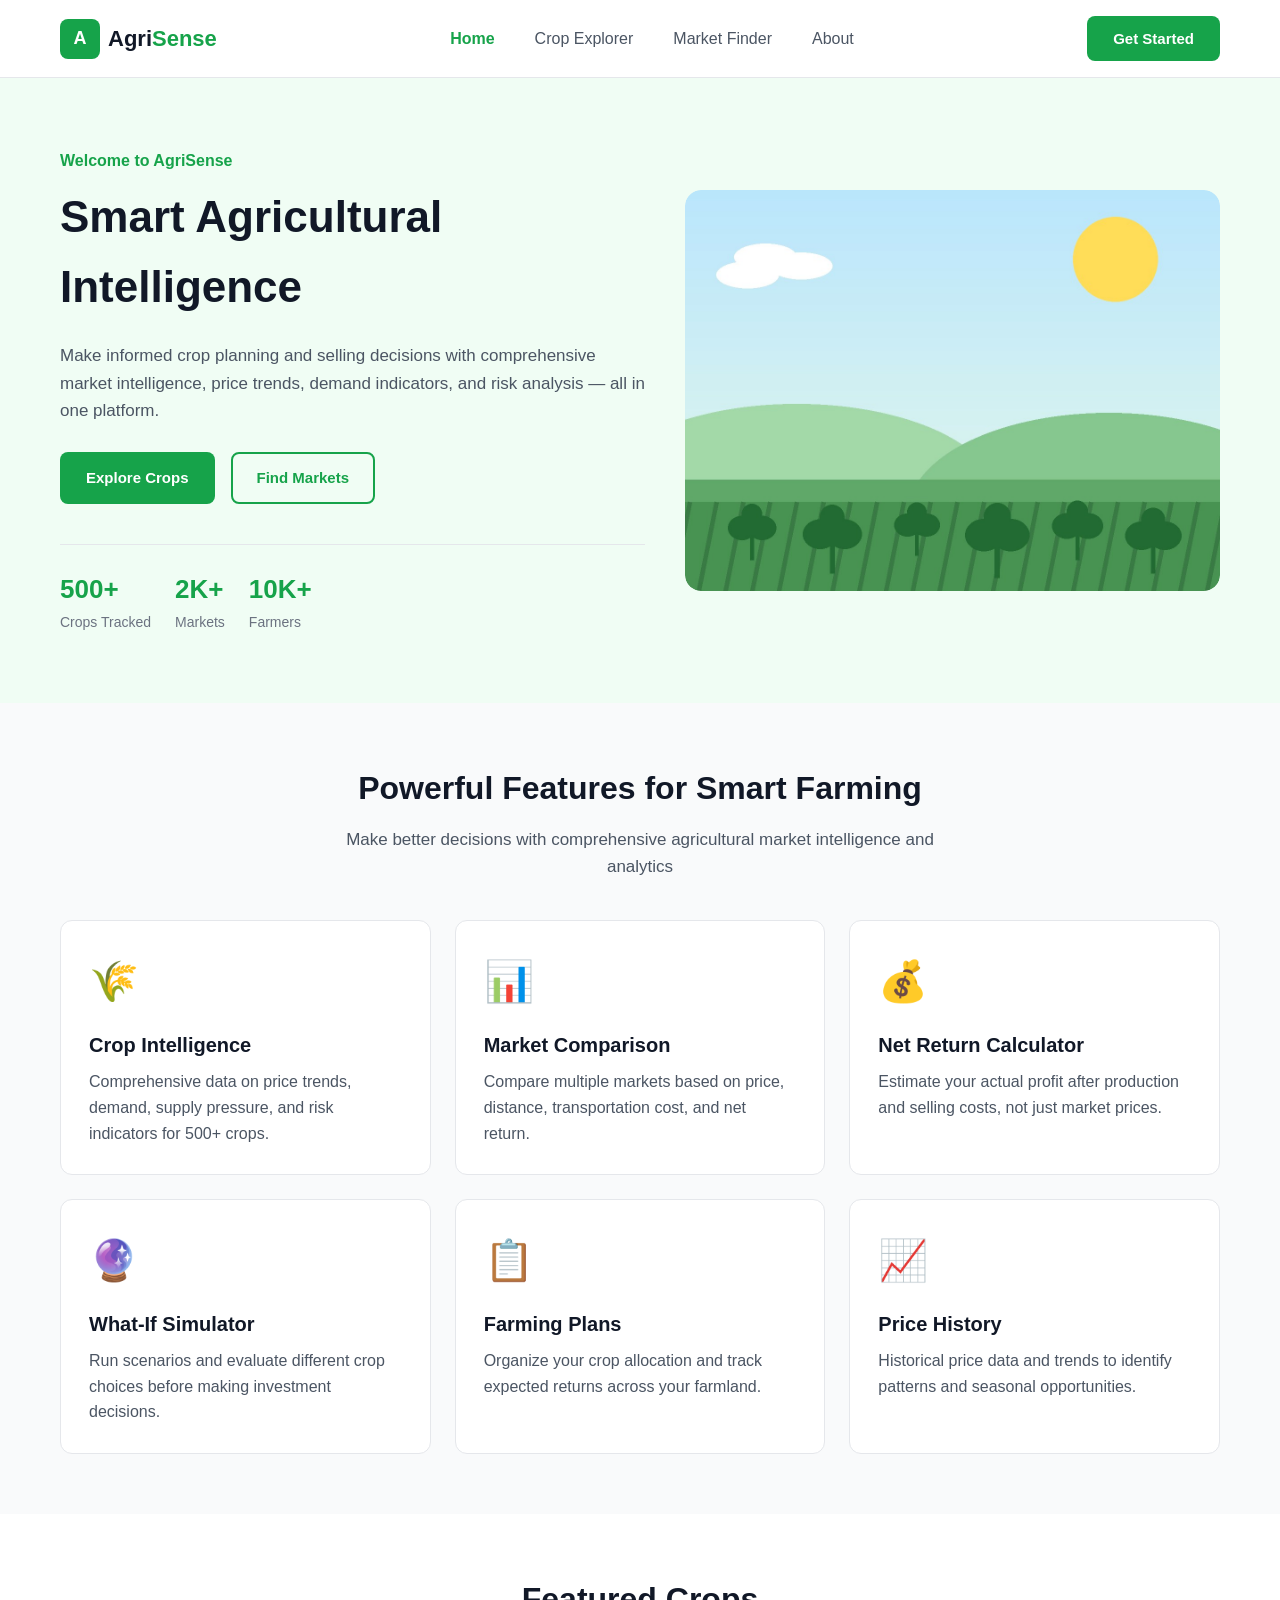
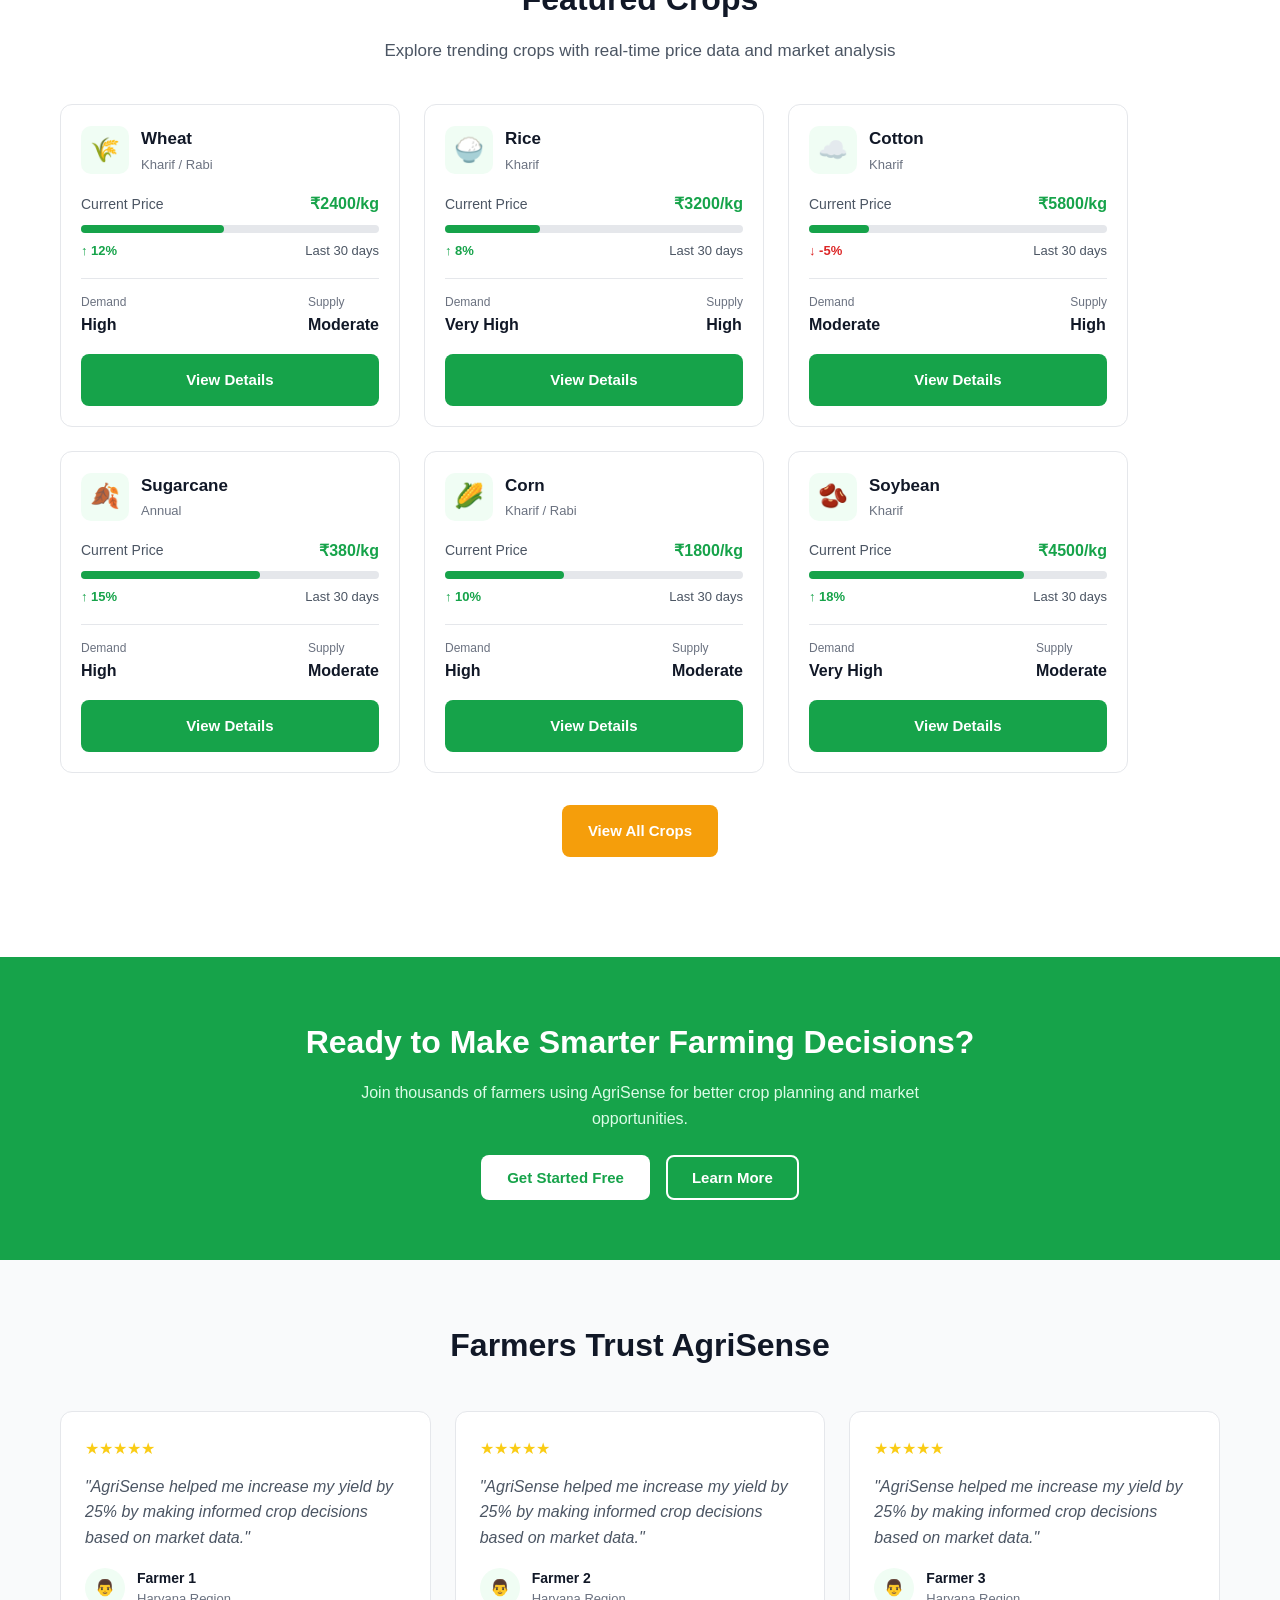
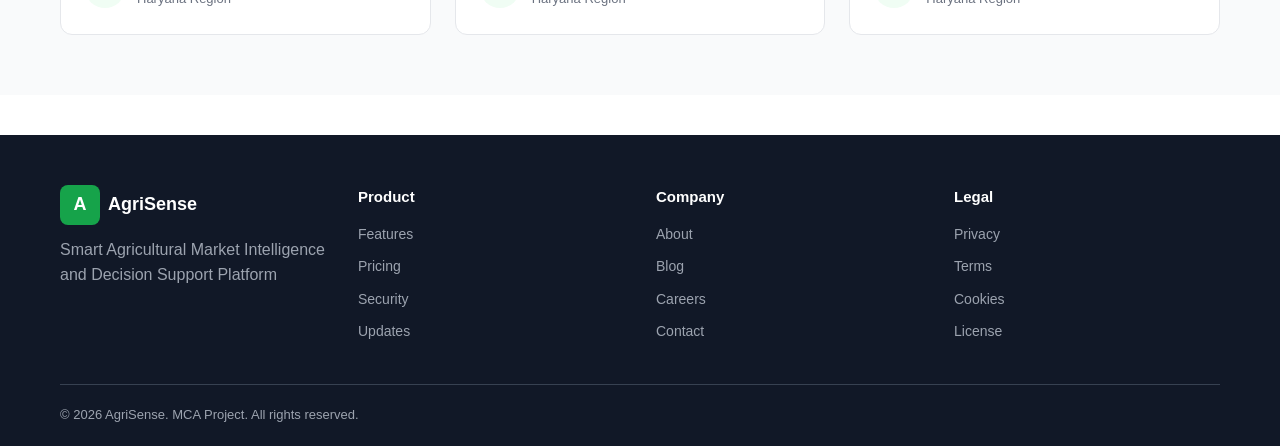
==== index.html @ e9f4db15 "Initial AgriSense project" ====
<!DOCTYPE html>
<html lang="en">
<head>
  <meta charset="UTF-8">
  <meta name="viewport" content="width=device-width, initial-scale=1.0">
  <title>AgriSense - Smart Agricultural Intelligence</title>
  <link rel="stylesheet" href="css/style.css">
</head>
<body>

  <!-- ============ NAVBAR ============ -->
  <header class="navbar">
    <!-- Hidden checkbox that remembers if the mobile menu is open.
         Pure CSS - no JavaScript involved. -->
    <input type="checkbox" id="navToggle" class="navbar-toggle-checkbox">

    <div class="container navbar-inner">

      <a href="index.html" class="navbar-logo">
        <div class="navbar-logo-box">A</div>
        <span class="navbar-logo-text">Agri<span>Sense</span></span>
      </a>

      <nav class="navbar-menu">
        <a href="index.html" class="navbar-link active">Home</a>
        <a href="crops.html" class="navbar-link">Crop Explorer</a>
        <a href="markets.html" class="navbar-link">Market Finder</a>
        <a href="index.html" class="navbar-link">About</a>
      </nav>

      <div class="navbar-actions">
        <button class="btn btn-primary">Get Started</button>
      </div>

      <!-- Clicking this label checks/unchecks #navToggle above -->
      <label for="navToggle" class="navbar-toggle" aria-label="Toggle menu">
        <span class="navbar-toggle-bar"></span>
        <span class="navbar-toggle-bar"></span>
        <span class="navbar-toggle-bar"></span>
      </label>
    </div>

    <div class="navbar-mobile-menu-wrap">
      <div class="container">
        <nav class="navbar-mobile-menu">
          <a href="index.html" class="navbar-mobile-link">Home</a>
          <a href="crops.html" class="navbar-mobile-link">Crop Explorer</a>
          <a href="markets.html" class="navbar-mobile-link">Market Finder</a>
          <a href="index.html" class="navbar-mobile-link">About</a>
          <button class="btn btn-primary btn-full-width">Get Started</button>
        </nav>
      </div>
    </div>
  </header>

  <!-- ============ HERO SECTION ============ -->
  <section class="hero">
    <div class="container hero-inner">

      <div class="hero-content">
        <p class="hero-tag">Welcome to AgriSense</p>
        <h1 class="hero-title">Smart Agricultural Intelligence</h1>
        <p class="hero-text">
          Make informed crop planning and selling decisions with comprehensive
          market intelligence, price trends, demand indicators, and risk
          analysis — all in one platform.
        </p>

        <div class="hero-buttons">
          <a href="crops.html" class="btn btn-primary">Explore Crops</a>
          <a href="markets.html" class="btn btn-outline">Find Markets</a>
        </div>

        <div class="hero-stats">
          <div>
            <p class="hero-stat-number">500+</p>
            <p class="hero-stat-label">Crops Tracked</p>
          </div>
          <div>
            <p class="hero-stat-number">2K+</p>
            <p class="hero-stat-label">Markets</p>
          </div>
          <div>
            <p class="hero-stat-number">10K+</p>
            <p class="hero-stat-label">Farmers</p>
          </div>
        </div>
      </div>

      <!-- Banner image -->
      <div class="hero-image-box">
        <img src="images/banner-home.jpg" alt="Green farm field illustration">
      </div>

    </div>
  </section>

  <!-- ============ FEATURES SECTION ============ -->
  <section class="section section-light">
    <div class="container">

      <div class="section-heading">
        <h2>Powerful Features for Smart Farming</h2>
        <p>Make better decisions with comprehensive agricultural market intelligence and analytics</p>
      </div>

      <div class="features-list">
        <div class="feature-card">
          <div class="feature-icon">🌾</div>
          <h3 class="feature-title">Crop Intelligence</h3>
          <p>Comprehensive data on price trends, demand, supply pressure, and risk indicators for 500+ crops.</p>
        </div>
        <div class="feature-card">
          <div class="feature-icon">📊</div>
          <h3 class="feature-title">Market Comparison</h3>
          <p>Compare multiple markets based on price, distance, transportation cost, and net return.</p>
        </div>
        <div class="feature-card">
          <div class="feature-icon">💰</div>
          <h3 class="feature-title">Net Return Calculator</h3>
          <p>Estimate your actual profit after production and selling costs, not just market prices.</p>
        </div>
        <div class="feature-card">
          <div class="feature-icon">🔮</div>
          <h3 class="feature-title">What-If Simulator</h3>
          <p>Run scenarios and evaluate different crop choices before making investment decisions.</p>
        </div>
        <div class="feature-card">
          <div class="feature-icon">📋</div>
          <h3 class="feature-title">Farming Plans</h3>
          <p>Organize your crop allocation and track expected returns across your farmland.</p>
        </div>
        <div class="feature-card">
          <div class="feature-icon">📈</div>
          <h3 class="feature-title">Price History</h3>
          <p>Historical price data and trends to identify patterns and seasonal opportunities.</p>
        </div>
      </div>

    </div>
  </section>

  <!-- ============ FEATURED CROPS SECTION ============ -->
  <section class="section">
    <div class="container">

      <div class="section-heading">
        <h2>Featured Crops</h2>
        <p>Explore trending crops with real-time price data and market analysis</p>
      </div>

      <div class="crops-list">
        <div class="crop-card">
          <div class="crop-card-top">
            <div class="crop-icon-box">🌾</div>
            <div>
              <h3 class="crop-name">Wheat</h3>
              <p class="crop-season">Kharif / Rabi</p>
            </div>
          </div>

          <div class="crop-price-row">
            <span class="crop-price-label">Current Price</span>
            <span class="crop-price-value">₹2400/kg</span>
          </div>

          <div class="crop-progress-track">
            <div class="crop-progress-fill" style="width:48%;"></div>
          </div>

          <div class="crop-trend-row">
            <span class="crop-trend-up">↑ 12%</span>
            <span>Last 30 days</span>
          </div>

          <div class="crop-extra-row">
            <div>
              <p class="crop-extra-label">Demand</p>
              <p class="crop-extra-value">High</p>
            </div>
            <div>
              <p class="crop-extra-label">Supply</p>
              <p class="crop-extra-value">Moderate</p>
            </div>
          </div>

          <a href="#" class="btn btn-primary btn-full-width">View Details</a>
        </div>

        <div class="crop-card">
          <div class="crop-card-top">
            <div class="crop-icon-box">🍚</div>
            <div>
              <h3 class="crop-name">Rice</h3>
              <p class="crop-season">Kharif</p>
            </div>
          </div>

          <div class="crop-price-row">
            <span class="crop-price-label">Current Price</span>
            <span class="crop-price-value">₹3200/kg</span>
          </div>

          <div class="crop-progress-track">
            <div class="crop-progress-fill" style="width:32%;"></div>
          </div>

          <div class="crop-trend-row">
            <span class="crop-trend-up">↑ 8%</span>
            <span>Last 30 days</span>
          </div>

          <div class="crop-extra-row">
            <div>
              <p class="crop-extra-label">Demand</p>
              <p class="crop-extra-value">Very High</p>
            </div>
            <div>
              <p class="crop-extra-label">Supply</p>
              <p class="crop-extra-value">High</p>
            </div>
          </div>

          <a href="#" class="btn btn-primary btn-full-width">View Details</a>
        </div>

        <div class="crop-card">
          <div class="crop-card-top">
            <div class="crop-icon-box">☁️</div>
            <div>
              <h3 class="crop-name">Cotton</h3>
              <p class="crop-season">Kharif</p>
            </div>
          </div>

          <div class="crop-price-row">
            <span class="crop-price-label">Current Price</span>
            <span class="crop-price-value">₹5800/kg</span>
          </div>

          <div class="crop-progress-track">
            <div class="crop-progress-fill" style="width:20%;"></div>
          </div>

          <div class="crop-trend-row">
            <span class="crop-trend-down">↓ -5%</span>
            <span>Last 30 days</span>
          </div>

          <div class="crop-extra-row">
            <div>
              <p class="crop-extra-label">Demand</p>
              <p class="crop-extra-value">Moderate</p>
            </div>
            <div>
              <p class="crop-extra-label">Supply</p>
              <p class="crop-extra-value">High</p>
            </div>
          </div>

          <a href="#" class="btn btn-primary btn-full-width">View Details</a>
        </div>

        <div class="crop-card">
          <div class="crop-card-top">
            <div class="crop-icon-box">🍂</div>
            <div>
              <h3 class="crop-name">Sugarcane</h3>
              <p class="crop-season">Annual</p>
            </div>
          </div>

          <div class="crop-price-row">
            <span class="crop-price-label">Current Price</span>
            <span class="crop-price-value">₹380/kg</span>
          </div>

          <div class="crop-progress-track">
            <div class="crop-progress-fill" style="width:60%;"></div>
          </div>

          <div class="crop-trend-row">
            <span class="crop-trend-up">↑ 15%</span>
            <span>Last 30 days</span>
          </div>

          <div class="crop-extra-row">
            <div>
              <p class="crop-extra-label">Demand</p>
              <p class="crop-extra-value">High</p>
            </div>
            <div>
              <p class="crop-extra-label">Supply</p>
              <p class="crop-extra-value">Moderate</p>
            </div>
          </div>

          <a href="#" class="btn btn-primary btn-full-width">View Details</a>
        </div>

        <div class="crop-card">
          <div class="crop-card-top">
            <div class="crop-icon-box">🌽</div>
            <div>
              <h3 class="crop-name">Corn</h3>
              <p class="crop-season">Kharif / Rabi</p>
            </div>
          </div>

          <div class="crop-price-row">
            <span class="crop-price-label">Current Price</span>
            <span class="crop-price-value">₹1800/kg</span>
          </div>

          <div class="crop-progress-track">
            <div class="crop-progress-fill" style="width:40%;"></div>
          </div>

          <div class="crop-trend-row">
            <span class="crop-trend-up">↑ 10%</span>
            <span>Last 30 days</span>
          </div>

          <div class="crop-extra-row">
            <div>
              <p class="crop-extra-label">Demand</p>
              <p class="crop-extra-value">High</p>
            </div>
            <div>
              <p class="crop-extra-label">Supply</p>
              <p class="crop-extra-value">Moderate</p>
            </div>
          </div>

          <a href="#" class="btn btn-primary btn-full-width">View Details</a>
        </div>

        <div class="crop-card">
          <div class="crop-card-top">
            <div class="crop-icon-box">🫘</div>
            <div>
              <h3 class="crop-name">Soybean</h3>
              <p class="crop-season">Kharif</p>
            </div>
          </div>

          <div class="crop-price-row">
            <span class="crop-price-label">Current Price</span>
            <span class="crop-price-value">₹4500/kg</span>
          </div>

          <div class="crop-progress-track">
            <div class="crop-progress-fill" style="width:72%;"></div>
          </div>

          <div class="crop-trend-row">
            <span class="crop-trend-up">↑ 18%</span>
            <span>Last 30 days</span>
          </div>

          <div class="crop-extra-row">
            <div>
              <p class="crop-extra-label">Demand</p>
              <p class="crop-extra-value">Very High</p>
            </div>
            <div>
              <p class="crop-extra-label">Supply</p>
              <p class="crop-extra-value">Moderate</p>
            </div>
          </div>

          <a href="#" class="btn btn-primary btn-full-width">View Details</a>
        </div>
      </div>

      <div class="section-heading" style="margin-top: 32px;">
        <a href="crops.html" class="btn btn-secondary">View All Crops</a>
      </div>

    </div>
  </section>

  <!-- ============ CALL TO ACTION SECTION ============ -->
  <section class="cta-section">
    <div class="container">
      <h2>Ready to Make Smarter Farming Decisions?</h2>
      <p>Join thousands of farmers using AgriSense for better crop planning and market opportunities.</p>
      <div class="cta-buttons">
        <button class="btn btn-primary">Get Started Free</button>
        <button class="btn btn-outline">Learn More</button>
      </div>
    </div>
  </section>

  <!-- ============ TESTIMONIALS SECTION ============ -->
  <section class="section section-light">
    <div class="container">

      <div class="section-heading">
        <h2>Farmers Trust AgriSense</h2>
      </div>

      <div class="testimonials-list">

        <div class="testimonial-card">
          <div class="testimonial-stars">★★★★★</div>
          <p class="testimonial-text">"AgriSense helped me increase my yield by 25% by making informed crop decisions based on market data."</p>
          <div class="testimonial-author">
            <div class="testimonial-avatar">👨</div>
            <div>
              <p class="testimonial-name">Farmer 1</p>
              <p class="testimonial-location">Haryana Region</p>
            </div>
          </div>
        </div>

        <div class="testimonial-card">
          <div class="testimonial-stars">★★★★★</div>
          <p class="testimonial-text">"AgriSense helped me increase my yield by 25% by making informed crop decisions based on market data."</p>
          <div class="testimonial-author">
            <div class="testimonial-avatar">👨</div>
            <div>
              <p class="testimonial-name">Farmer 2</p>
              <p class="testimonial-location">Haryana Region</p>
            </div>
          </div>
        </div>

        <div class="testimonial-card">
          <div class="testimonial-stars">★★★★★</div>
          <p class="testimonial-text">"AgriSense helped me increase my yield by 25% by making informed crop decisions based on market data."</p>
          <div class="testimonial-author">
            <div class="testimonial-avatar">👨</div>
            <div>
              <p class="testimonial-name">Farmer 3</p>
              <p class="testimonial-location">Haryana Region</p>
            </div>
          </div>
        </div>

      </div>
    </div>
  </section>

  <!-- ============ FOOTER ============ -->
  <footer class="footer">
    <div class="container">

      <div class="footer-top">
        <div class="footer-column">
          <div class="footer-brand">
            <div class="navbar-logo-box">A</div>
            <span class="footer-brand-text">AgriSense</span>
          </div>
          <p>Smart Agricultural Market Intelligence and Decision Support Platform</p>
        </div>

        <div class="footer-column">
          <h4 class="footer-heading">Product</h4>
          <ul>
            <li><a href="#">Features</a></li>
            <li><a href="#">Pricing</a></li>
            <li><a href="#">Security</a></li>
            <li><a href="#">Updates</a></li>
          </ul>
        </div>

        <div class="footer-column">
          <h4 class="footer-heading">Company</h4>
          <ul>
            <li><a href="#">About</a></li>
            <li><a href="#">Blog</a></li>
            <li><a href="#">Careers</a></li>
            <li><a href="#">Contact</a></li>
          </ul>
        </div>

        <div class="footer-column">
          <h4 class="footer-heading">Legal</h4>
          <ul>
            <li><a href="#">Privacy</a></li>
            <li><a href="#">Terms</a></li>
            <li><a href="#">Cookies</a></li>
            <li><a href="#">License</a></li>
          </ul>
        </div>
      </div>

      <div class="footer-bottom">
        <p>&copy; 2026 AgriSense. MCA Project. All rights reserved.</p>
      </div>

    </div>
  </footer>

</body>
</html>
---- css/style.css ----
/* =====================================================
   AGRISENSE - MAIN STYLESHEET
   Simple, beginner-friendly CSS.
   Only flexbox is used for layout (no CSS grid).
   Colors are kept in one place (below) so they are
   easy to find and change.
===================================================== */

/* -----------------------------------------------------
   1. COLORS (change these to re-theme the whole site)
----------------------------------------------------- */
:root {
  --color-primary: #16a34a;       /* main green */
  --color-primary-dark: #15803d;  /* darker green for hover */
  --color-primary-light: #f0fdf4; /* very light green background */

  --color-secondary: #f59e0b;     /* amber / orange accent */
  --color-secondary-dark: #d97706;

  --color-text-dark: #111827;     /* headings */
  --color-text-gray: #4b5563;     /* normal paragraph text */
  --color-text-light: #6b7280;    /* small / muted text */

  --color-bg-white: #ffffff;
  --color-bg-light: #f9fafb;
  --color-border: #e5e7eb;

  --color-footer-bg: #111827;
  --color-footer-text: #9ca3af;
}

/* -----------------------------------------------------
   2. RESET / BASE STYLES
----------------------------------------------------- */
* {
  margin: 0;
  padding: 0;
  box-sizing: border-box;
}

body {
  font-family: Arial, Helvetica, sans-serif;
  color: var(--color-text-gray);
  background-color: var(--color-bg-white);
  line-height: 1.6;
}

h1, h2, h3, h4 {
  color: var(--color-text-dark);
  font-weight: 700;
  margin-bottom: 12px;
}

h1 { font-size: 40px; }
h2 { font-size: 32px; }
h3 { font-size: 20px; }
h4 { font-size: 18px; }

a {
  text-decoration: none;
  color: inherit;
}

ul {
  list-style: none;
}

img {
  max-width: 100%;
}

/* -----------------------------------------------------
   3. LAYOUT HELPERS
----------------------------------------------------- */
.container {
  max-width: 1200px;
  margin: 0 auto;
  padding: 0 20px;
}

.section {
  padding: 60px 0;
}

.section-light {
  background-color: var(--color-bg-light);
}

.section-heading {
  text-align: center;
  margin-bottom: 40px;
}

.section-heading p {
  max-width: 600px;
  margin: 0 auto;
  font-size: 17px;
}

/* -----------------------------------------------------
   4. BUTTONS
----------------------------------------------------- */
.btn {
  display: inline-block;
  padding: 12px 24px;
  border-radius: 8px;
  font-weight: 600;
  font-size: 15px;
  cursor: pointer;
  border: 2px solid transparent;
  transition: background-color 0.2s ease;
}

.btn-primary {
  background-color: var(--color-primary);
  color: var(--color-bg-white);
}

.btn-primary:hover {
  background-color: var(--color-primary-dark);
}

.btn-outline {
  background-color: transparent;
  color: var(--color-primary);
  border-color: var(--color-primary);
}

.btn-outline:hover {
  background-color: var(--color-primary-light);
}

.btn-secondary {
  background-color: var(--color-secondary);
  color: var(--color-bg-white);
}

.btn-secondary:hover {
  background-color: var(--color-secondary-dark);
}

.btn-full-width {
  width: 100%;
  text-align: center;
}

/* -----------------------------------------------------
   5. NAVBAR
----------------------------------------------------- */
.navbar {
  background-color: var(--color-bg-white);
  border-bottom: 1px solid var(--color-border);
  position: sticky;
  top: 0;
  z-index: 100;
}

.navbar-inner {
  display: flex;
  align-items: center;
  justify-content: space-between;
  padding-top: 16px;
  padding-bottom: 16px;
}

.navbar-logo {
  display: flex;
  align-items: center;
  gap: 8px;
}

.navbar-logo-box {
  width: 40px;
  height: 40px;
  background-color: var(--color-primary);
  border-radius: 8px;
  display: flex;
  align-items: center;
  justify-content: center;
  color: var(--color-bg-white);
  font-weight: 700;
  font-size: 18px;
}

.navbar-logo-text {
  font-size: 22px;
  font-weight: 700;
  color: var(--color-text-dark);
}

.navbar-logo-text span {
  color: var(--color-primary);
}

.navbar-menu {
  display: flex;
  align-items: center;
  gap: 8px;
}

.navbar-link {
  padding: 8px 16px;
  border-radius: 8px;
  color: var(--color-text-gray);
  font-weight: 500;
}

.navbar-link:hover {
  background-color: var(--color-primary-light);
  color: var(--color-primary);
}

.navbar-link.active {
  color: var(--color-primary);
  font-weight: 700;
}

.navbar-actions {
  display: flex;
  align-items: center;
  gap: 12px;
}

/* Hamburger button - hidden on desktop, shown on mobile.
   This is a <label> for the hidden checkbox below, so it
   works with pure CSS (no JavaScript needed). */
.navbar-toggle {
  display: none;
  flex-direction: column;
  gap: 5px;
  background: none;
  border: none;
  cursor: pointer;
  padding: 8px;
}

.navbar-toggle-bar {
  width: 24px;
  height: 3px;
  background-color: var(--color-text-dark);
  border-radius: 2px;
}

/* Hidden checkbox that remembers "menu open / closed".
   Clicking the label above (.navbar-toggle) checks/unchecks it. */
.navbar-toggle-checkbox {
  display: none;
}

/* Mobile dropdown menu - hidden by default */
.navbar-mobile-menu {
  display: none;
  flex-direction: column;
  gap: 8px;
  padding: 16px 0;
  border-top: 1px solid var(--color-border);
}

/* When the hidden checkbox is checked, show the mobile menu.
   This is pure CSS - no JavaScript involved. */
.navbar-toggle-checkbox:checked ~ .navbar-mobile-menu-wrap .navbar-mobile-menu {
  display: flex;
}

.navbar-mobile-link {
  padding: 10px 16px;
  border-radius: 8px;
  color: var(--color-text-gray);
  font-weight: 500;
}

.navbar-mobile-link:hover {
  background-color: var(--color-primary-light);
  color: var(--color-primary);
}

/* -----------------------------------------------------
   6. HERO SECTION (home page top banner)
----------------------------------------------------- */
.hero {
  background-color: var(--color-primary-light);
  padding: 70px 0;
}

.hero-inner {
  display: flex;
  flex-wrap: wrap;
  align-items: center;
  gap: 40px;
}

.hero-content {
  flex: 1 1 450px;
}

.hero-tag {
  color: var(--color-primary);
  font-weight: 700;
  margin-bottom: 8px;
}

.hero-title {
  font-size: 44px;
  margin-bottom: 20px;
}

.hero-text {
  font-size: 17px;
  margin-bottom: 28px;
}

.hero-buttons {
  display: flex;
  flex-wrap: wrap;
  gap: 16px;
  margin-bottom: 40px;
}

.hero-stats {
  display: flex;
  flex-wrap: wrap;
  gap: 24px;
  border-top: 1px solid var(--color-border);
  padding-top: 24px;
}

.hero-stat-number {
  font-size: 26px;
  font-weight: 700;
  color: var(--color-primary);
}

.hero-stat-label {
  font-size: 14px;
  color: var(--color-text-light);
}

.hero-image-box {
  flex: 1 1 400px;
  border-radius: 16px;
  overflow: hidden;
}

/* The actual banner picture inside the hero box */
.hero-image-box img {
  width: 100%;
  height: 100%;
  min-height: 320px;
  display: block;
  object-fit: cover;
  border-radius: 16px;
}

/* -----------------------------------------------------
   7. FEATURES SECTION (feature cards)
----------------------------------------------------- */
.features-list {
  display: flex;
  flex-wrap: wrap;
  gap: 24px;
}

.feature-card {
  flex: 1 1 300px;
  background-color: var(--color-bg-white);
  border: 1px solid var(--color-border);
  border-radius: 12px;
  padding: 28px;
}

.feature-icon {
  font-size: 40px;
  margin-bottom: 16px;
}

.feature-title {
  margin-bottom: 8px;
}

/* -----------------------------------------------------
   8. CROP CARD (used on home page and crop explorer)
----------------------------------------------------- */
.crops-list {
  display: flex;
  flex-wrap: wrap;
  gap: 24px;
}

.crop-card {
  flex: 1 1 280px;
  max-width: 340px;
  background-color: var(--color-bg-white);
  border: 1px solid var(--color-border);
  border-radius: 12px;
  padding: 20px;
}

.crop-card-top {
  display: flex;
  align-items: center;
  gap: 12px;
  margin-bottom: 16px;
}

.crop-icon-box {
  width: 48px;
  height: 48px;
  background-color: var(--color-primary-light);
  border-radius: 10px;
  display: flex;
  align-items: center;
  justify-content: center;
  font-size: 24px;
}

.crop-name {
  font-size: 17px;
  margin-bottom: 2px;
}

.crop-season {
  font-size: 13px;
  color: var(--color-text-light);
}

.crop-price-row {
  display: flex;
  justify-content: space-between;
  align-items: center;
  margin-bottom: 8px;
}

.crop-price-label {
  font-size: 14px;
}

.crop-price-value {
  font-weight: 700;
  color: var(--color-primary);
}

/* simple progress bar showing price change */
.crop-progress-track {
  width: 100%;
  height: 8px;
  background-color: var(--color-border);
  border-radius: 8px;
  margin-bottom: 8px;
}

.crop-progress-fill {
  height: 8px;
  background-color: var(--color-primary);
  border-radius: 8px;
}

.crop-trend-row {
  display: flex;
  justify-content: space-between;
  font-size: 13px;
  margin-bottom: 16px;
}

.crop-trend-up {
  color: #16a34a;
  font-weight: 600;
}

.crop-trend-down {
  color: #dc2626;
  font-weight: 600;
}

.crop-extra-row {
  display: flex;
  justify-content: space-between;
  border-top: 1px solid var(--color-border);
  padding-top: 14px;
  margin-bottom: 16px;
}

.crop-extra-label {
  font-size: 12px;
  color: var(--color-text-light);
}

.crop-extra-value {
  font-weight: 600;
  color: var(--color-text-dark);
}

/* -----------------------------------------------------
   9. CTA SECTION (call to action banner)
----------------------------------------------------- */
.cta-section {
  background-color: var(--color-primary);
  padding: 60px 0;
  text-align: center;
  color: var(--color-bg-white);
}

.cta-section h2 {
  color: var(--color-bg-white);
}

.cta-section p {
  color: #dcfce7;
  max-width: 600px;
  margin: 0 auto 24px auto;
}

.cta-buttons {
  display: flex;
  flex-wrap: wrap;
  justify-content: center;
  gap: 16px;
}

.cta-buttons .btn-primary {
  background-color: var(--color-bg-white);
  color: var(--color-primary);
}

.cta-buttons .btn-primary:hover {
  background-color: var(--color-primary-light);
}

.cta-buttons .btn-outline {
  border-color: var(--color-bg-white);
  color: var(--color-bg-white);
}

.cta-buttons .btn-outline:hover {
  background-color: var(--color-primary-dark);
}

/* -----------------------------------------------------
   10. TESTIMONIALS SECTION
----------------------------------------------------- */
.testimonials-list {
  display: flex;
  flex-wrap: wrap;
  gap: 24px;
}

.testimonial-card {
  flex: 1 1 300px;
  background-color: var(--color-bg-white);
  border: 1px solid var(--color-border);
  border-radius: 12px;
  padding: 24px;
}

.testimonial-stars {
  color: #facc15;
  font-size: 16px;
  margin-bottom: 12px;
}

.testimonial-text {
  margin-bottom: 16px;
  font-style: italic;
}

.testimonial-author {
  display: flex;
  align-items: center;
  gap: 12px;
}

.testimonial-avatar {
  width: 40px;
  height: 40px;
  background-color: var(--color-primary-light);
  border-radius: 50%;
  display: flex;
  align-items: center;
  justify-content: center;
}

.testimonial-name {
  font-weight: 600;
  color: var(--color-text-dark);
  font-size: 14px;
}

.testimonial-location {
  font-size: 13px;
  color: var(--color-text-light);
}

/* -----------------------------------------------------
   11. FOOTER
----------------------------------------------------- */
.footer {
  background-color: var(--color-footer-bg);
  color: var(--color-footer-text);
  padding: 50px 0 20px 0;
  margin-top: 40px;
}

.footer-top {
  display: flex;
  flex-wrap: wrap;
  gap: 32px;
  margin-bottom: 32px;
}

.footer-column {
  flex: 1 1 200px;
}

.footer-brand {
  display: flex;
  align-items: center;
  gap: 8px;
  margin-bottom: 12px;
}

.footer-brand-text {
  color: var(--color-bg-white);
  font-size: 18px;
  font-weight: 700;
}

.footer-heading {
  color: var(--color-bg-white);
  font-size: 15px;
  margin-bottom: 14px;
}

.footer-column ul li {
  margin-bottom: 10px;
  font-size: 14px;
}

.footer-column ul li a:hover {
  color: var(--color-primary);
}

.footer-bottom {
  border-top: 1px solid #374151;
  padding-top: 20px;
  display: flex;
  flex-wrap: wrap;
  justify-content: space-between;
  align-items: center;
  gap: 12px;
  font-size: 13px;
}

/* -----------------------------------------------------
   12. PAGE HEADER (used on Crop Explorer & Market Finder)
----------------------------------------------------- */
.page-header {
  background-color: var(--color-primary-light);
  background-size: cover;
  background-position: center;
  padding: 60px 0;
}

.page-header p {
  font-size: 17px;
}

/* Different banner picture for each page */
.page-header-crops {
  background-image: url("../images/banner-crops.jpg");
}

.page-header-markets {
  background-image: url("../images/banner-markets.jpg");
}

/* -----------------------------------------------------
   13. FILTER SIDEBAR + PAGE CONTENT LAYOUT
----------------------------------------------------- */
.page-content {
  display: flex;
  flex-wrap: wrap;
  gap: 32px;
  padding: 50px 0;
}

.filter-sidebar {
  flex: 1 1 260px;
  max-width: 280px;
  background-color: var(--color-bg-white);
  border: 1px solid var(--color-border);
  border-radius: 12px;
  padding: 24px;
  align-self: flex-start;
}

.filter-group {
  border-top: 1px solid var(--color-border);
  padding-top: 20px;
  margin-top: 20px;
}

.filter-group:first-child {
  border-top: none;
  padding-top: 0;
  margin-top: 0;
}

.filter-title {
  font-size: 15px;
  margin-bottom: 12px;
}

.search-input,
.select-input {
  width: 100%;
  padding: 10px 14px;
  border: 1px solid var(--color-border);
  border-radius: 8px;
  font-size: 14px;
  color: var(--color-text-gray);
}

.radio-option {
  display: flex;
  align-items: center;
  gap: 8px;
  margin-bottom: 10px;
  cursor: pointer;
  font-size: 14px;
}

.radio-option input {
  width: 16px;
  height: 16px;
}

.results-area {
  flex: 3 1 600px;
}

.results-info-row {
  display: flex;
  flex-wrap: wrap;
  justify-content: space-between;
  align-items: center;
  gap: 12px;
  margin-bottom: 20px;
}

.no-results {
  text-align: center;
  padding: 50px 0;
}

.no-results p {
  margin-bottom: 16px;
  font-size: 17px;
}

/* -----------------------------------------------------
   14. MARKET CARD (Market Finder page)
----------------------------------------------------- */
.market-card {
  background-color: var(--color-bg-white);
  border: 1px solid var(--color-border);
  border-radius: 12px;
  padding: 20px;
  margin-bottom: 16px;
}

.market-card-row {
  display: flex;
  flex-wrap: wrap;
  gap: 20px;
  align-items: center;
}

.market-card-cell {
  flex: 1 1 160px;
}

.market-detail-label {
  font-size: 13px;
  color: var(--color-text-light);
  margin-bottom: 4px;
}

.market-detail-value {
  font-weight: 600;
  color: var(--color-text-dark);
}

.market-price-value {
  font-weight: 700;
  color: var(--color-primary);
}

/* -----------------------------------------------------
   15. MARKET INSIGHTS STATS (bottom of Market Finder page)
----------------------------------------------------- */
.insights-list {
  display: flex;
  flex-wrap: wrap;
  gap: 20px;
}

.insight-card {
  flex: 1 1 220px;
  background-color: var(--color-bg-white);
  border: 1px solid var(--color-border);
  border-radius: 12px;
  padding: 20px;
}

.insight-label {
  font-size: 13px;
  color: var(--color-text-light);
  margin-bottom: 6px;
}

.insight-number {
  font-size: 26px;
  font-weight: 700;
  color: var(--color-primary);
  margin-bottom: 6px;
}

.insight-sub {
  font-size: 13px;
}

/* -----------------------------------------------------
   16. RESPONSIVE - MOBILE STYLES
----------------------------------------------------- */
@media (max-width: 768px) {
  .navbar-menu,
  .navbar-actions {
    display: none;
  }

  .navbar-toggle {
    display: flex;
  }

  h1 { font-size: 30px; }
  h2 { font-size: 26px; }

  .hero-title {
    font-size: 32px;
  }
}
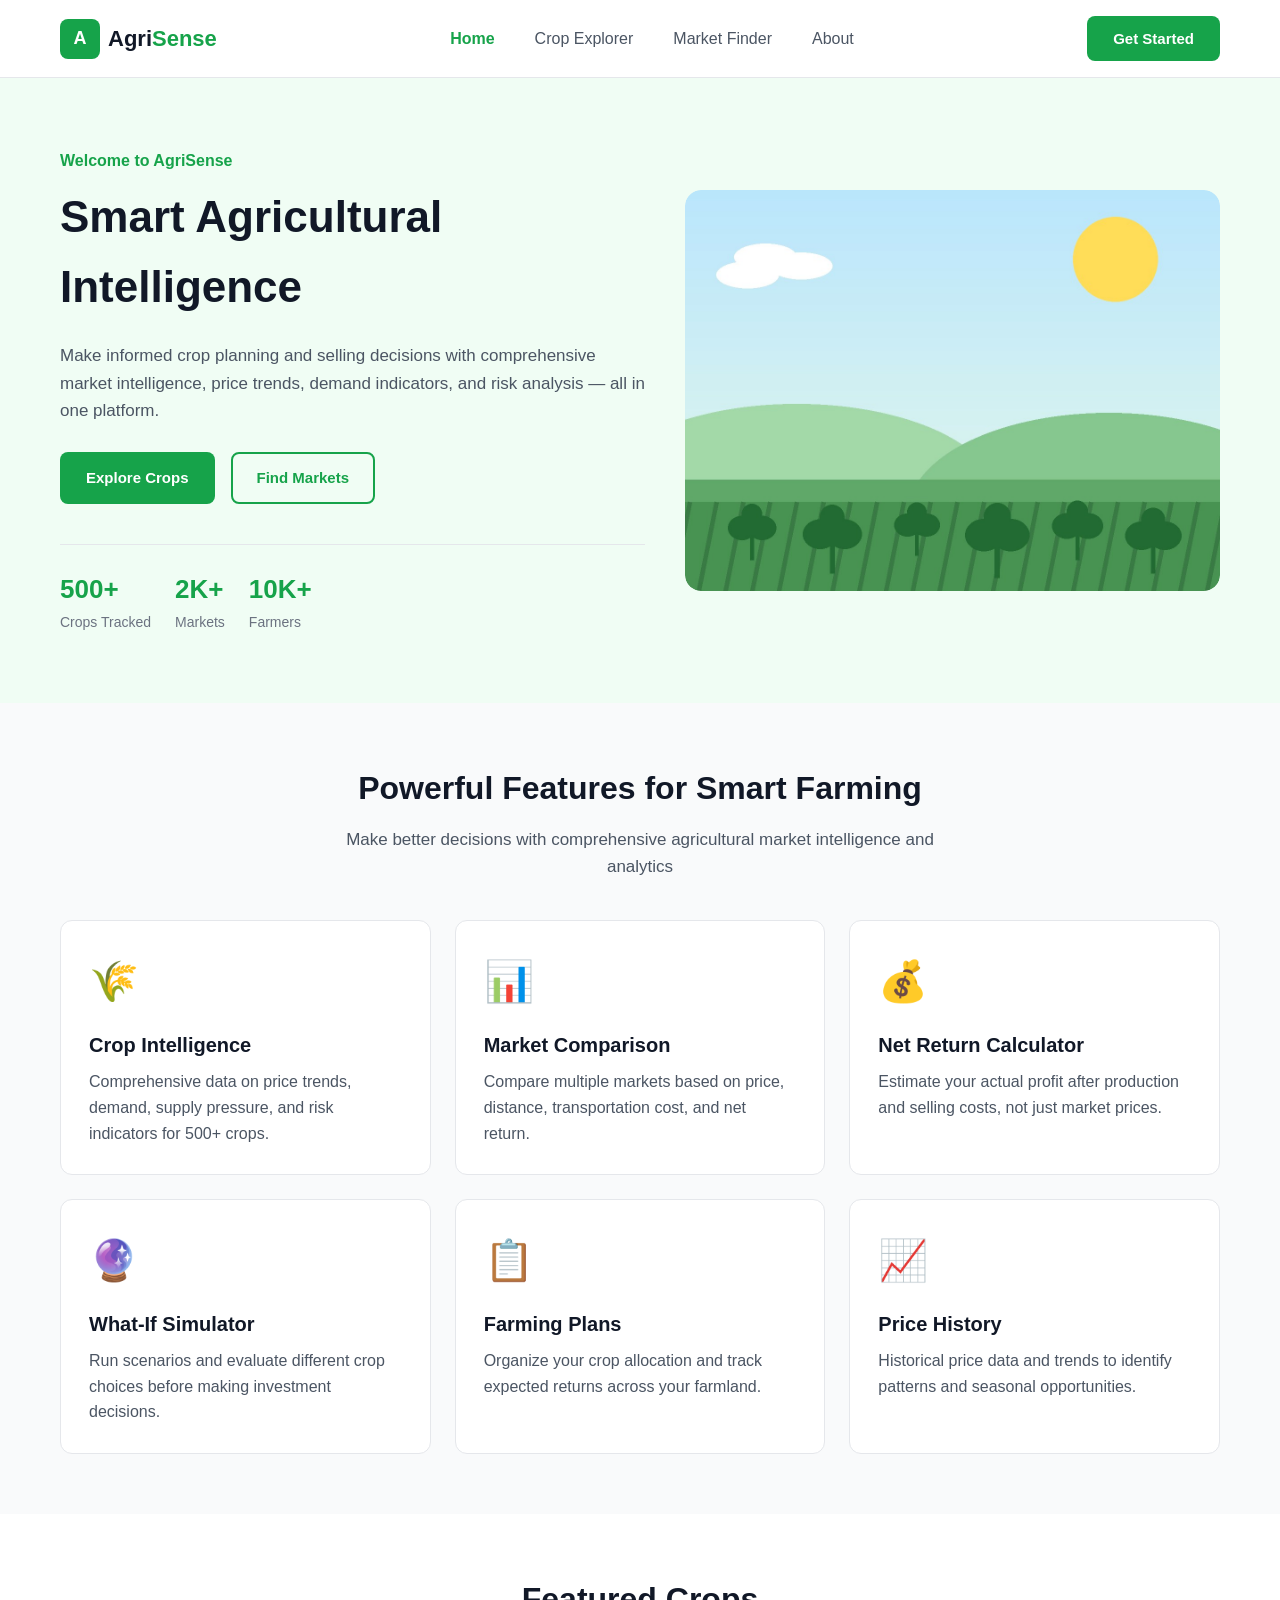
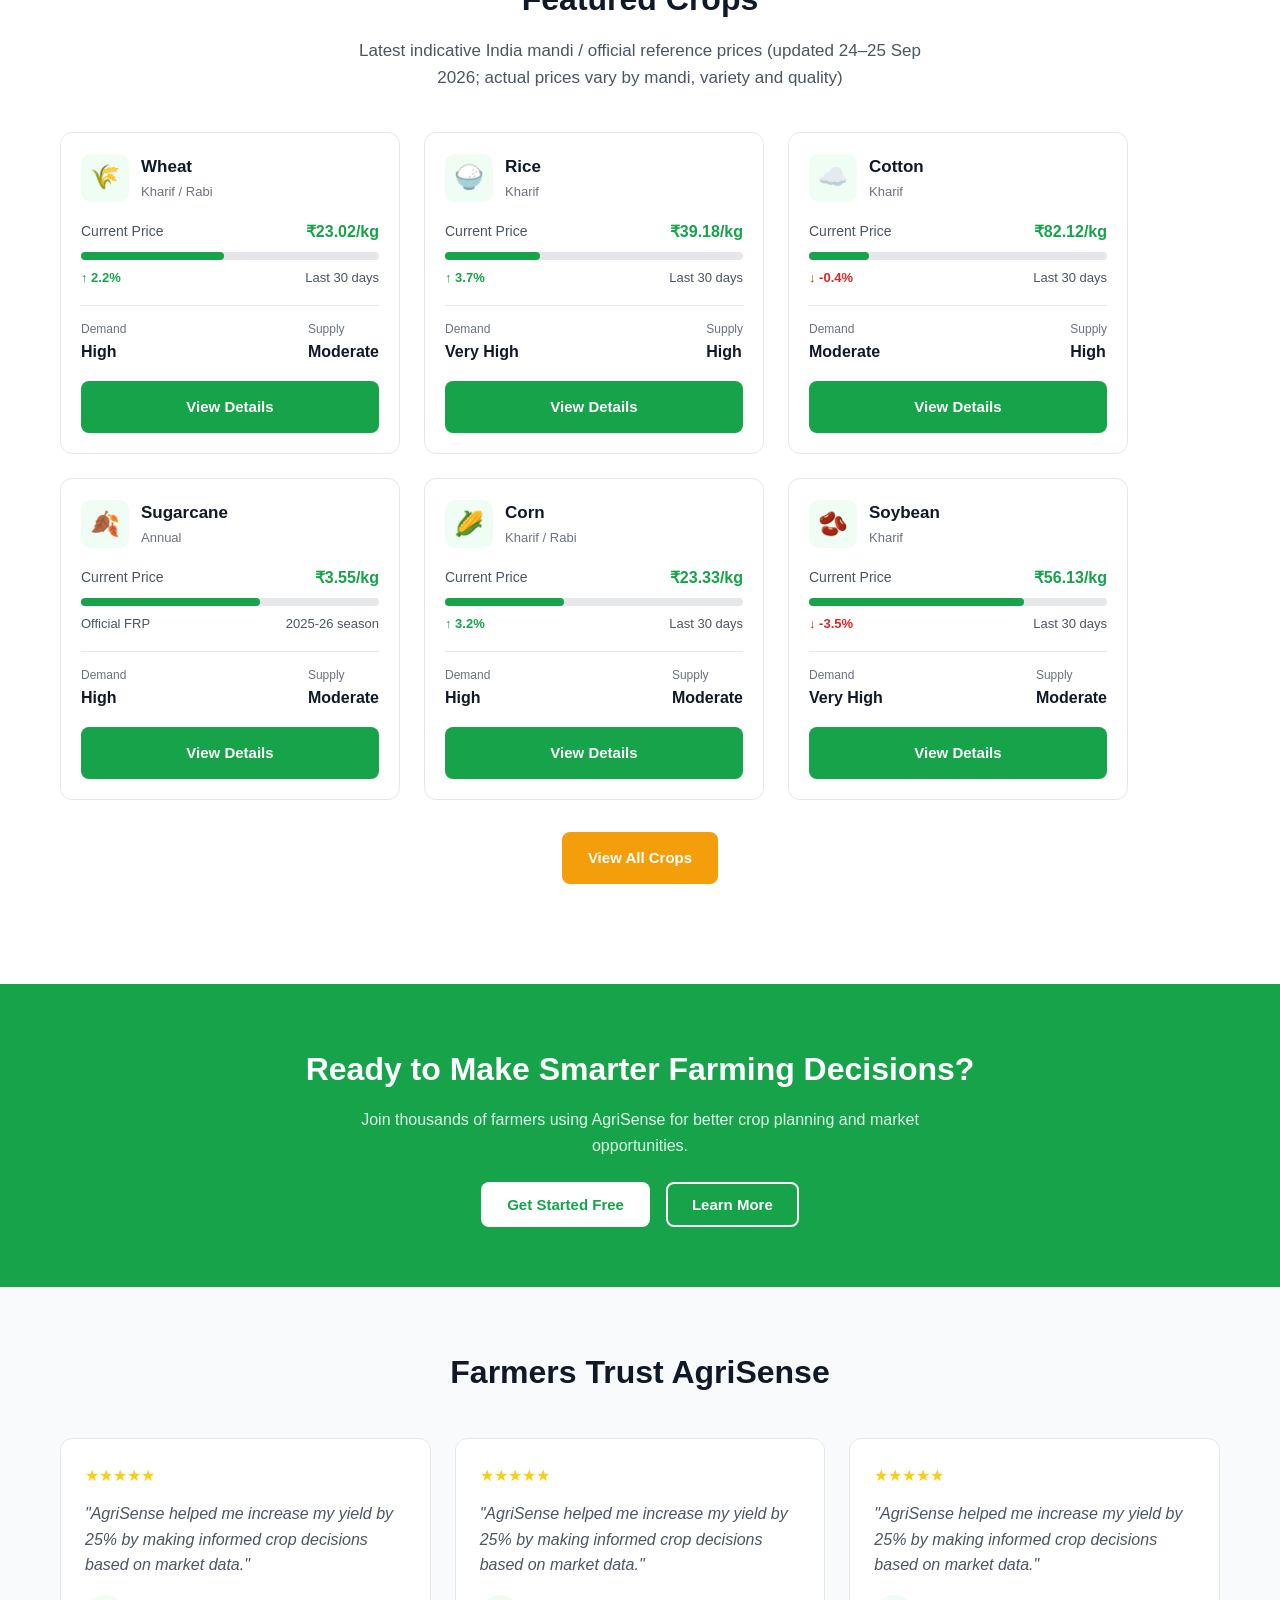
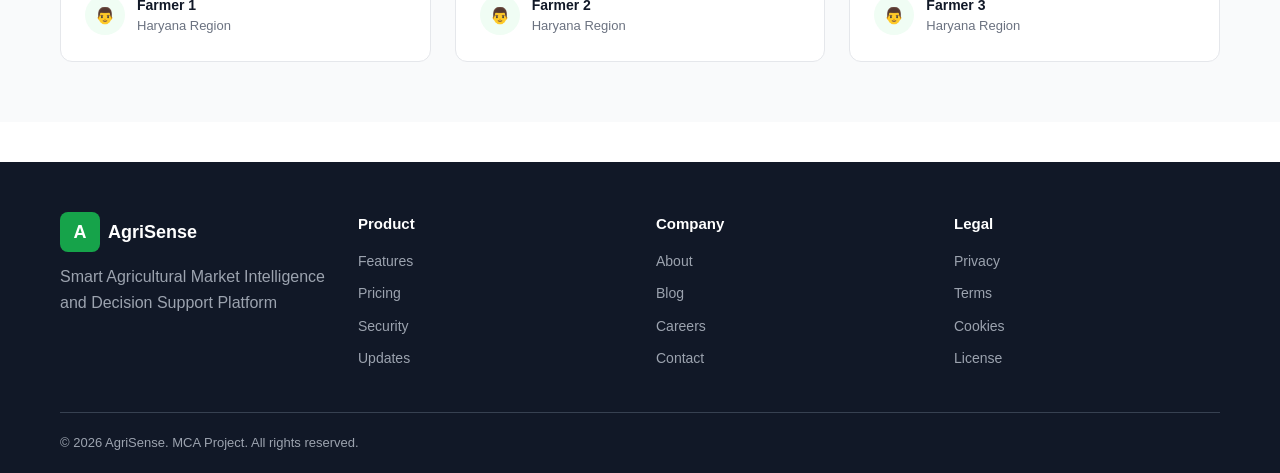
==== commit 288a3902: "Update crop prices" ====
--- a/index.html
+++ b/index.html
@@ -146,7 +146,7 @@
 
       <div class="section-heading">
         <h2>Featured Crops</h2>
-        <p>Explore trending crops with real-time price data and market analysis</p>
+        <p>Latest indicative India mandi / official reference prices (updated 24–25 Sep 2026; actual prices vary by mandi, variety and quality)</p>
       </div>
 
       <div class="crops-list">
@@ -161,7 +161,7 @@
 
           <div class="crop-price-row">
             <span class="crop-price-label">Current Price</span>
-            <span class="crop-price-value">₹2400/kg</span>
+            <span class="crop-price-value">₹23.02/kg</span>
           </div>
 
           <div class="crop-progress-track">
@@ -169,7 +169,7 @@
           </div>
 
           <div class="crop-trend-row">
-            <span class="crop-trend-up">↑ 12%</span>
+            <span class="crop-trend-up">↑ 2.2%</span>
             <span>Last 30 days</span>
           </div>
 
@@ -198,7 +198,7 @@
 
           <div class="crop-price-row">
             <span class="crop-price-label">Current Price</span>
-            <span class="crop-price-value">₹3200/kg</span>
+            <span class="crop-price-value">₹39.18/kg</span>
           </div>
 
           <div class="crop-progress-track">
@@ -206,7 +206,7 @@
           </div>
 
           <div class="crop-trend-row">
-            <span class="crop-trend-up">↑ 8%</span>
+            <span class="crop-trend-up">↑ 3.7%</span>
             <span>Last 30 days</span>
           </div>
 
@@ -235,7 +235,7 @@
 
           <div class="crop-price-row">
             <span class="crop-price-label">Current Price</span>
-            <span class="crop-price-value">₹5800/kg</span>
+            <span class="crop-price-value">₹82.12/kg</span>
           </div>
 
           <div class="crop-progress-track">
@@ -243,7 +243,7 @@
           </div>
 
           <div class="crop-trend-row">
-            <span class="crop-trend-down">↓ -5%</span>
+            <span class="crop-trend-down">↓ -0.4%</span>
             <span>Last 30 days</span>
           </div>
 
@@ -272,7 +272,7 @@
 
           <div class="crop-price-row">
             <span class="crop-price-label">Current Price</span>
-            <span class="crop-price-value">₹380/kg</span>
+            <span class="crop-price-value">₹3.55/kg</span>
           </div>
 
           <div class="crop-progress-track">
@@ -280,8 +280,8 @@
           </div>
 
           <div class="crop-trend-row">
-            <span class="crop-trend-up">↑ 15%</span>
-            <span>Last 30 days</span>
+            <span>Official FRP</span>
+            <span>2025-26 season</span>
           </div>
 
           <div class="crop-extra-row">
@@ -309,7 +309,7 @@
 
           <div class="crop-price-row">
             <span class="crop-price-label">Current Price</span>
-            <span class="crop-price-value">₹1800/kg</span>
+            <span class="crop-price-value">₹23.33/kg</span>
           </div>
 
           <div class="crop-progress-track">
@@ -317,7 +317,7 @@
           </div>
 
           <div class="crop-trend-row">
-            <span class="crop-trend-up">↑ 10%</span>
+            <span class="crop-trend-up">↑ 3.2%</span>
             <span>Last 30 days</span>
           </div>
 
@@ -346,7 +346,7 @@
 
           <div class="crop-price-row">
             <span class="crop-price-label">Current Price</span>
-            <span class="crop-price-value">₹4500/kg</span>
+            <span class="crop-price-value">₹56.13/kg</span>
           </div>
 
           <div class="crop-progress-track">
@@ -354,7 +354,7 @@
           </div>
 
           <div class="crop-trend-row">
-            <span class="crop-trend-up">↑ 18%</span>
+            <span class="crop-trend-down">↓ -3.5%</span>
             <span>Last 30 days</span>
           </div>
 
